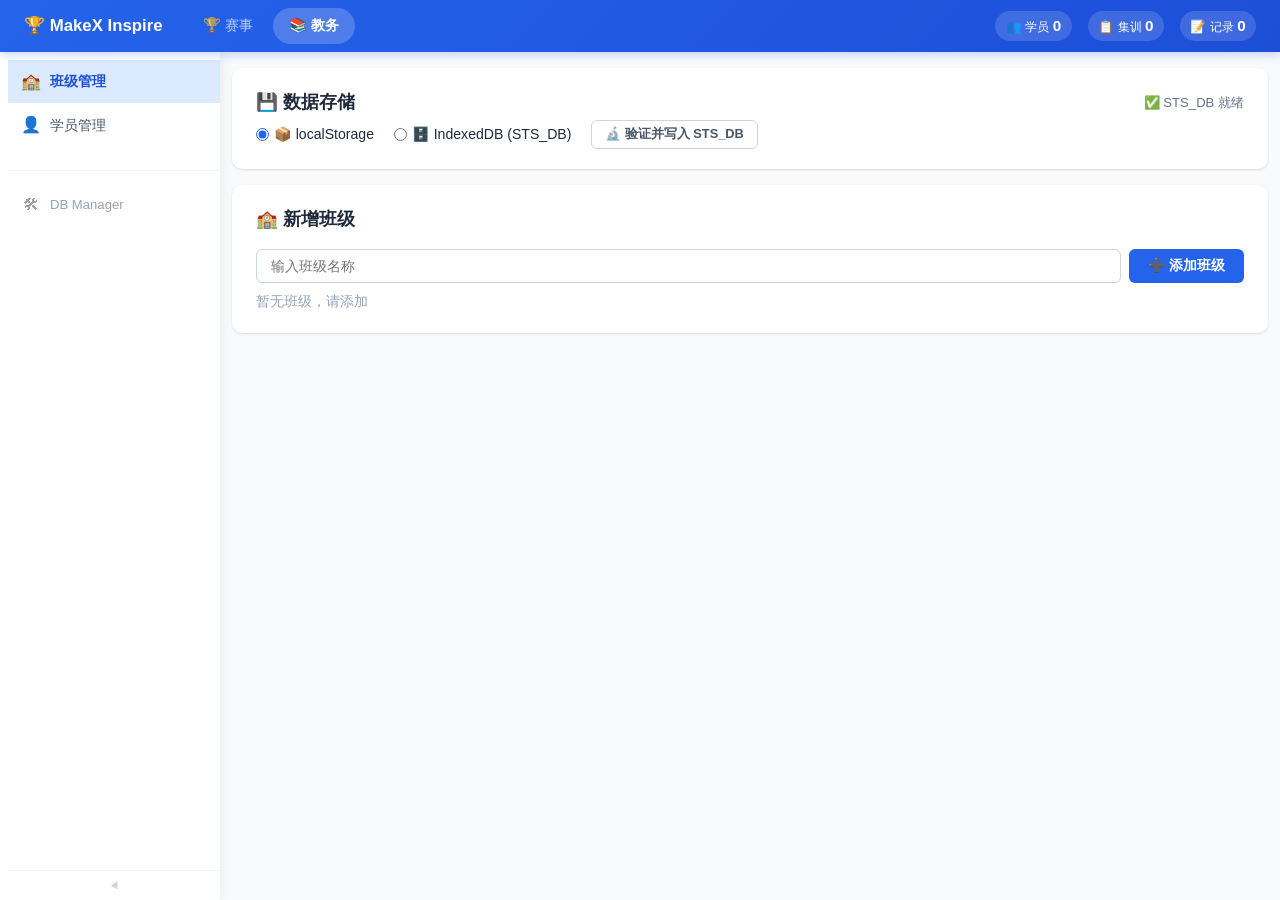
==== docs/admin.html @ 0d21ffca "refactor: move all frontend files into docs/ directory - All HTML/JS/CSS files moved under docs/ for" ====
<!doctype html>
<html lang="zh-CN">
<head>
    <meta charset="UTF-8" />
    <meta name="viewport" content="width=device-width, initial-scale=1.0" />
    <title>教务管理 - MakeX Inspire 成绩统计系统</title>
    <link rel="stylesheet" href="style.css" />
</head>
<body>
    <script src="shared.js"></script>
    <script src="shared_indexdb.js"></script>
    <script src="header.js"></script>

    <div class="container">
        <!-- ====== 存储引擎选择 ====== -->
        <div class="card" id="storageEngineCard" style="margin-bottom:1rem;">
            <div class="card-header" style="margin-bottom:0;">
                <span class="card-title">💾 数据存储</span>
                <span id="engineStatus" style="font-size:0.82rem;font-weight:400;color:var(--gray-500);">🔍 检测中...</span>
            </div>
            <div style="display:flex;align-items:center;gap:1.25rem;flex-wrap:wrap;padding-top:0.25rem;">
                <label style="display:inline-flex;align-items:center;gap:0.3rem;cursor:pointer;font-size:0.88rem;">
                    <input type="radio" name="storageEngine" value="ls" checked style="accent-color:var(--primary);">
                    📦 localStorage
                </label>
                <label style="display:inline-flex;align-items:center;gap:0.3rem;cursor:pointer;font-size:0.88rem;">
                    <input type="radio" name="storageEngine" value="idb" disabled style="accent-color:var(--primary);">
                    🗄️ IndexedDB (STS_DB)
                </label>
                <button class="btn btn-outline btn-sm" id="verifyIDBBtn">🔬 验证并写入 STS_DB</button>
                <button class="btn btn-outline btn-sm" id="switchToLSBtn" style="display:none;">🔙 切回 localStorage</button>
            </div>
            <div id="idbVerifyLog" style="margin-top:0.5rem;font-size:0.82rem;background:#f8fafc;padding:0.5rem 0.75rem;border-radius:6px;font-family:monospace;white-space:pre-wrap;display:none;line-height:1.6;"></div>
        </div>

        <!-- ====== 班级管理 ====== -->
        <div id="section-classes">
            <div class="card">
                <div class="card-header">
                    <span class="card-title">🏫 新增班级</span>
                </div>
                <div class="form-row">
                    <input type="text" id="groupNameInput" class="input-full" placeholder="输入班级名称" maxlength="20" autocomplete="off" />
                    <button class="btn btn-primary" id="addGroupBtn">➕ 添加班级</button>
                </div>
                <div id="groupList" style="margin-top:0.5rem;display:flex;flex-wrap:wrap;gap:0.4rem;">
                    <!-- Rendered by JS -->
                </div>
            </div>
        </div>

        <!-- ====== 学员管理 ====== -->
        <div id="section-students" style="display:none;">
            <div class="card">
                <div class="card-header">
                    <span class="card-title">👤 新增学员</span>
                </div>
                <div class="form-row">
                    <input type="text" id="studentNameInput" class="input-full" placeholder="输入学员姓名" maxlength="20" autocomplete="off" />
                    <button class="btn btn-primary" id="addStudentBtn">➕ 添加</button>
                </div>
            </div>
            <div class="card">
                <div class="card-header">
                    <span class="card-title">📋 全部学员 (<span id="studentCount">0</span>)</span>
                </div>
                <div id="studentList" class="student-list">
                    <!-- Rendered by JS -->
                </div>
            </div>
        </div>
    </div>

    <!-- ========== Modal: 编辑学员 ========== -->
    <div class="modal-overlay" id="editStudentModal">
        <div class="modal-box" style="max-width:400px;">
            <h3 id="editStudentModalTitle">✏️ 编辑学员</h3>
            <div class="form-group">
                <label>学员姓名</label>
                <input type="text" id="editStudentNameInput" class="input-full" maxlength="20" />
            </div>
            <div class="form-group">
                <label>所属班级</label>
                <select id="editStudentGroupSelect" style="width:100%;padding:0.5rem 0.85rem;border:1px solid var(--gray-300);border-radius:var(--radius-sm);font-size:0.9rem;background:#fff;color:var(--gray-800);">
                    <option value="">不分组</option>
                </select>
            </div>
            <div class="modal-actions">
                <button class="btn btn-outline" id="editStudentModalCancel">取消</button>
                <button class="btn btn-primary" id="editStudentModalConfirm">确认保存</button>
            </div>
        </div>
    </div>

    <!-- ========== Toast Container ========== -->
    <div class="toast-container" id="toastContainer"></div>

    <script>
    // =================================================================
    //  Admin App — 教务管理 (班级管理 + 学员管理)
    //  通过左侧栏菜单切换（班级管理→admin.html, 学员管理→admin.html?tab=students）
    // =================================================================
    const AdminApp = {
        _editStudentId: null,

        init() {
            Shared.loadData();
            this.showSection();
            this.bindEvents();
            this.render();
            this._checkIDBStatus();
        },

        generateId() { return Shared.generateId(); },
        toast(msg, type) { Shared.toast(msg, type); },
        escapeHtml(str) { return Shared.escapeHtml(str); },

        // 根据 URL 参数显示对应区域
        showSection() {
            const params = new URLSearchParams(window.location.search);
            const tab = params.get('tab');
            document.getElementById('section-classes').style.display = tab === 'students' ? 'none' : 'block';
            document.getElementById('section-students').style.display = tab === 'students' ? 'block' : 'none';
        },

        // ============ Group Operations ============
        addGroup(name) {
            name = name.trim();
            if (!name) { this.toast('请输入班级名称', 'warning'); return false; }
            if (Shared.data.classes.some((c) => c.name === name)) { this.toast(`班级"${name}"已存在`, 'warning'); return false; }
            const id = this.generateId();
            Shared.data.classes.push({ id, name });
            Shared.saveData();
            this.render();
            this.toast(`已添加班级"${name}"`);
            return true;
        },

        removeGroup(id) {
            const cls = Shared.data.classes.find((c) => c.id === id);
            if (!cls) return;
            if (!confirm(`确定要删除班级"${cls.name}"吗？\n（该班级下的学员将变为不分组）`)) return;
            Shared.data.classes = Shared.data.classes.filter((c) => c.id !== id);
            // 关闭该班级所有 active enrollment
            Shared.data.enrollments.forEach(e => {
                if (e.classId === id && e.status === 'active') {
                    e.leftAt = new Date().toISOString().slice(0, 10);
                    e.status = 'inactive';
                }
            });
            Shared.saveData();
            this.render();
            this.toast(`已删除班级"${cls.name}"`);
        },

        // ============ Student Operations ============
        addStudent(name) {
            name = name.trim();
            if (!name) { this.toast('请输入学员姓名', 'warning'); return false; }
            if (Shared.data.students.some((s) => s.name === name)) { this.toast(`学员"${name}"已存在`, 'warning'); return false; }
            Shared.data.students.push({ id: this.generateId(), name });
            Shared.saveData();
            this.render();
            this.toast(`已添加学员"${name}"`);
            return true;
        },

        openEditStudentModal(id) {
            const student = Shared.data.students.find((s) => s.id === id);
            if (!student) return;
            this._editStudentId = id;
            document.getElementById('editStudentNameInput').value = student.name;
            // 班级选择：显示所有班级，用 enrollment 判断是否选中
            const select = document.getElementById('editStudentGroupSelect');
            const currentEnroll = Shared.getCurrentEnrollment(id);
            select.innerHTML = '<option value="">不分组</option>' + Shared.data.classes.map((c) =>
                `<option value="${c.id}" ${currentEnroll && currentEnroll.classId === c.id ? 'selected' : ''}>${this.escapeHtml(c.name)}</option>`
            ).join('');
            document.getElementById('editStudentModalTitle').textContent = `✏️ 编辑学员 - ${this.escapeHtml(student.name)}`;
            document.getElementById('editStudentModal').classList.add('open');
            setTimeout(() => document.getElementById('editStudentNameInput').focus(), 100);
        },

        closeEditStudentModal() {
            document.getElementById('editStudentModal').classList.remove('open');
            this._editStudentId = null;
        },

        confirmEditStudent() {
            const id = this._editStudentId;
            if (!id) return;
            const student = Shared.data.students.find((s) => s.id === id);
            if (!student) return;
            const newName = document.getElementById('editStudentNameInput').value.trim();
            if (!newName) { this.toast('姓名不能为空', 'warning'); return; }
            if (newName !== student.name && Shared.data.students.some((s) => s.name === newName)) {
                this.toast(`学员"${newName}"已存在`, 'warning');
                return;
            }
            student.name = newName;
            // 班级变更：通过 enrollment 处理
            const newClassId = document.getElementById('editStudentGroupSelect').value;
            const currentEnroll = Shared.getCurrentEnrollment(id);
            if (newClassId) {
                if (!currentEnroll || currentEnroll.classId !== newClassId) {
                    Shared.createEnrollment(id, newClassId);
                }
            } else {
                // 选了不分组 → 关闭当前 enrollment
                if (currentEnroll) {
                    Shared.closeEnrollment(currentEnroll.id, 'inactive');
                }
            }
            Shared.saveData();
            this.closeEditStudentModal();
            this.render();
            this.toast(`已更新学员"${student.name}"`);
        },

        editStudent(id) { this.openEditStudentModal(id); },

        removeStudent(id) {
            const student = Shared.data.students.find((s) => s.id === id);
            if (!student) return;
            if (!confirm(`确定要移除学员"${student.name}"吗？\n（该学员在集训中的成绩记录将被保留）`)) return;
            // 关闭所有 active enrollment
            Shared.data.enrollments.forEach(e => {
                if (e.studentId === id && e.status === 'active') {
                    e.leftAt = new Date().toISOString().slice(0, 10);
                    e.status = 'inactive';
                }
            });
            Shared.data.students = Shared.data.students.filter((s) => s.id !== id);
            Shared.data.trainings.forEach((t) => {
                t.studentIds = t.studentIds.filter((sid) => sid !== id);
                t.mockCompetitions.forEach((m) => { delete m.scores[id]; });
            });
            Shared.saveData();
            this.render();
            this.toast(`已移除学员"${student.name}"`);
        },

        // ============ IDB / 存储引擎 ============
        async _checkIDBStatus() {
            const status = document.getElementById('engineStatus');
            const dbOk = await Shared._initIDB();
            const engine = Shared._getEngine();
            const idbRadio = document.querySelector('input[value="idb"]');
            const lsRadio = document.querySelector('input[value="ls"]');

            if (dbOk) {
                status.textContent = '✅ STS_DB 就绪';
                idbRadio.disabled = false;
            } else {
                status.textContent = '❌ IndexedDB 不可用，仅 localStorage';
                return;
            }

            // 恢复上次选择的引擎
            if (engine === 'idb') {
                idbRadio.checked = true;
                document.getElementById('switchToLSBtn').style.display = '';
                await Shared._overrideFromIDB();
                this.render();
                this.toast('🗄️ 数据源: IndexedDB (STS_DB)');
            } else {
                lsRadio.checked = true;
            }
        },

        // ============ Events Binding ============
        bindEvents() {
            document.getElementById('addGroupBtn').addEventListener('click', () => {
                const input = document.getElementById('groupNameInput');
                this.addGroup(input.value);
                input.value = '';
                input.focus();
            });
            document.getElementById('groupNameInput').addEventListener('keydown', (e) => {
                if (e.key === 'Enter') document.getElementById('addGroupBtn').click();
            });
            document.getElementById('addStudentBtn').addEventListener('click', () => {
                const nameInput = document.getElementById('studentNameInput');
                this.addStudent(nameInput.value);
                nameInput.value = '';
                nameInput.focus();
            });
            document.getElementById('studentNameInput').addEventListener('keydown', (e) => {
                if (e.key === 'Enter') document.getElementById('addStudentBtn').click();
            });
            document.getElementById('editStudentModalCancel').addEventListener('click', () => this.closeEditStudentModal());
            document.getElementById('editStudentModalConfirm').addEventListener('click', () => this.confirmEditStudent());
            document.getElementById('editStudentNameInput').addEventListener('keydown', (e) => {
                if (e.key === 'Enter') this.confirmEditStudent();
            });
            document.getElementById('editStudentModal').addEventListener('click', (e) => {
                if (e.target === e.currentTarget) this.closeEditStudentModal();
            });

            // === IDB 存储引擎事件 ===
            document.getElementById('verifyIDBBtn').addEventListener('click', async () => {
                const log = document.getElementById('idbVerifyLog');
                log.style.display = 'block';
                log.textContent = '⏳ 验证中...\n';

                const result = await Shared._verifyIDB();
                log.textContent = result.steps.join('\n');

                if (result.pass) {
                    log.textContent += '\n\n══════ ✅ 全部通过 — 可切换到 IndexedDB ══════';
                    const idbRadio = document.querySelector('input[value="idb"]');
                    idbRadio.disabled = false;
                    Shared.toast('✅ 验证通过，可切换到 STS_DB');
                } else {
                    log.textContent += '\n\n══════ ❌ 数据不一致 — 请勿切换 ══════';
                }
            });

            document.querySelectorAll('input[name="storageEngine"]').forEach(radio => {
                radio.addEventListener('change', async function () {
                    if (this.value === 'idb') {
                        Shared._setEngine('idb');
                        Shared.loadData();
                        await Shared._overrideFromIDB();
                        document.getElementById('switchToLSBtn').style.display = '';
                        AdminApp.render();
                        Shared.toast('🗄️ 已切换到 IndexedDB (STS_DB)');
                    } else {
                        Shared._setEngine('ls');
                        Shared.loadData();
                        document.getElementById('switchToLSBtn').style.display = 'none';
                        AdminApp.render();
                        Shared.toast('📦 已切换到 localStorage');
                    }
                });
            });

            document.getElementById('switchToLSBtn').addEventListener('click', () => {
                document.querySelector('input[value="ls"]').click();
            });
        },

        // ============ Render ============
        render() {
            try { this.renderGroups(); } catch (e) { console.warn('renderGroups error:', e); }
            try { this.renderStudents(); } catch (e) { console.warn('renderStudents error:', e); }
            if (window.updateHeaderStats) window.updateHeaderStats();
        },

        renderGroups() {
            const container = document.getElementById('groupList');
            const allClasses = Shared.data.classes;
            if (allClasses.length === 0) {
                container.innerHTML = '<span style="font-size:0.85rem;color:var(--gray-400);">暂无班级，请添加</span>';
                return;
            }
            container.innerHTML = allClasses.map((c) =>
                `<span style="display:inline-flex;align-items:center;gap:0.3rem;padding:0.25rem 0.7rem;background:var(--primary-bg);color:var(--primary);border-radius:16px;font-size:0.85rem;">
                    🏫 ${this.escapeHtml(c.name)}
                    <span class="del-group" data-group-id="${c.id}" style="cursor:pointer;color:var(--gray-400);font-size:0.8rem;" title="删除班级">✕</span>
                </span>`
            ).join('');
            container.querySelectorAll('.del-group').forEach((el) => {
                el.addEventListener('click', () => this.removeGroup(el.dataset.groupId));
            });
        },

        renderStudents() {
            const container = document.getElementById('studentList');
            document.getElementById('studentCount').textContent = Shared.data.students.length;
            if (Shared.data.students.length === 0) {
                container.innerHTML = '<div class="empty-state"><div class="icon">👤</div><p>暂无学员，请在上方添加</p></div>';
                return;
            }
            // Sort: grouped students first, then ungrouped
            const sorted = [...Shared.data.students].sort((a, b) => {
                const ga = Shared.getCurrentClassName(a.id);
                const gb = Shared.getCurrentClassName(b.id);
                if (ga && !gb) return -1;
                if (!ga && gb) return 1;
                if (ga !== gb) return ga.localeCompare(gb, 'zh');
                return a.name.localeCompare(b.name, 'zh');
            });
            let html = `<div style="overflow-x:auto;"><table class="score-table" style="font-size:0.85rem;">
                <thead><tr>
                    <th style="width:40px;text-align:center;">#</th>
                    <th style="text-align:left;">姓名</th>
                    <th style="text-align:left;">班级</th>
                    <th style="width:80px;text-align:center;">操作</th>
                </tr></thead><tbody>`;
            sorted.forEach((s, i) => {
                const gn = Shared.getCurrentClassName(s.id);
                const groupDisplay = gn
                    ? `<span class="edit-student-group" data-student-id="${s.id}" title="点击修改班级" style="cursor:pointer;color:var(--gray-600);border-bottom:1px dashed var(--gray-300);">🏫 ${this.escapeHtml(gn)}</span>`
                    : `<span class="edit-student-group" data-student-id="${s.id}" title="点击设置班级" style="cursor:pointer;color:var(--gray-400);border-bottom:1px dashed var(--gray-300);">—</span>`;
                html += `<tr>
                    <td style="text-align:center;color:var(--gray-400);">${i + 1}</td>
                    <td><strong>${this.escapeHtml(s.name)}</strong></td>
                    <td>${groupDisplay}</td>
                    <td style="text-align:center;white-space:nowrap;">
                        <button class="edit-student" data-student-id="${s.id}" title="编辑" style="background:none;border:none;cursor:pointer;color:var(--primary);font-size:0.8rem;padding:0.15rem 0.4rem;">✏️</button>
                        <button class="del" data-student-id="${s.id}" title="移除" style="background:none;border:none;cursor:pointer;color:var(--danger);font-size:0.8rem;padding:0.15rem 0.4rem;">🗑️</button>
                    </td>
                </tr>`;
            });
            html += '</tbody></table></div>';
            container.innerHTML = html;
            container.querySelectorAll('.del').forEach((el) => {
                el.addEventListener('click', () => this.removeStudent(el.dataset.studentId));
            });
            container.querySelectorAll('.edit-student').forEach((el) => {
                el.addEventListener('click', () => this.editStudent(el.dataset.studentId));
            });
            container.querySelectorAll('.edit-student-group').forEach((el) => {
                el.addEventListener('click', () => this.editStudent(el.dataset.studentId));
            });
        },
    };

    document.addEventListener('DOMContentLoaded', () => AdminApp.init());
    </script>
</body>
</html>
---- docs/style.css ----
﻿/* ========== Reset & Base ========== */
*,
*::before,
*::after {
    box-sizing: border-box;
    margin: 0;
    padding: 0;
}
:root {
    --primary: #2563eb;
    --primary-light: #3b82f6;
    --primary-dark: #1d4ed8;
    --primary-bg: #eff6ff;
    --accent: #f59e0b;
    --accent-light: #fbbf24;
    --success: #10b981;
    --danger: #ef4444;
    --danger-light: #fef2f2;
    --gray-50: #f8fafc;
    --gray-100: #f1f5f9;
    --gray-200: #e2e8f0;
    --gray-300: #cbd5e1;
    --gray-400: #94a3b8;
    --gray-500: #64748b;
    --gray-600: #475569;
    --gray-700: #334155;
    --gray-800: #1e293b;
    --gray-900: #0f172a;
    --radius: 10px;
    --radius-sm: 6px;
    --shadow:
        0 1px 3px rgba(0, 0, 0, 0.08), 0 1px 2px rgba(0, 0, 0, 0.06);
    --shadow-md: 0 4px 12px rgba(0, 0, 0, 0.1);
    --transition: 0.2s ease;
    --sidebar-width: 220px;
}
body {
    font-family:
        -apple-system, BlinkMacSystemFont, "Segoe UI", Roboto,
        "Noto Sans SC", "PingFang SC", "Microsoft YaHei", sans-serif;
    background: var(--gray-50);
    color: var(--gray-800);
    line-height: 1.6;
    min-height: 100vh;
}
input,
button,
select {
    font-family: inherit;
    font-size: inherit;
}
button {
    cursor: pointer;
    border: none;
    outline: none;
    transition: var(--transition);
}
input {
    outline: none;
    transition: var(--transition);
}

/* ========== Header ========== */
header {
    background: linear-gradient(
        135deg,
        var(--primary),
        var(--primary-dark)
    );
    color: #fff;
    padding: 0 1.5rem;
    display: flex;
    align-items: center;
    height: 52px;
    box-shadow: 0 2px 10px rgba(37, 99, 235, 0.3);
    position: sticky;
    top: 0;
    z-index: 100;
}
.header-inner {
    display: flex;
    align-items: center;
    gap: 1rem;
    width: 100%;
    max-width: 1400px;
    margin: 0 auto;
}
header .logo {
    font-size: 1.05rem;
    font-weight: 700;
    white-space: nowrap;
    color: #fff;
    display: flex;
    align-items: center;
    gap: 0.4rem;
    margin-right: 0.5rem;
}
.header-tabs {
    display: flex;
    gap: 0.25rem;
}
.header-tab {
    color: rgba(255, 255, 255, 0.7);
    text-decoration: none;
    font-size: 0.9rem;
    font-weight: 500;
    padding: 0.4rem 1rem;
    border-radius: 20px;
    transition: 0.2s ease;
    white-space: nowrap;
    cursor: pointer;
}
.header-tab:hover {
    color: #fff;
    background: rgba(255, 255, 255, 0.12);
}
.header-tab.active {
    color: #fff;
    background: rgba(255, 255, 255, 0.2);
    font-weight: 600;
}
.header-spacer {
    flex: 1;
}
.header-stats {
    display: flex;
    gap: 1rem;
    flex-wrap: wrap;
    font-size: 0.78rem;
}
.header-stats span {
    background: rgba(255, 255, 255, 0.15);
    padding: 0.2rem 0.65rem;
    border-radius: 20px;
    white-space: nowrap;
}
.header-stats span strong {
    font-size: 0.95rem;
}

/* ========== Layout: Sidebar + Main ========== */
.layout {
    display: flex;
    max-width: 1400px;
    margin: 0 auto;
    min-height: calc(100vh - 52px);
    position: relative;
}

/* ========== Sidebar ========== */
.sidebar {
    width: var(--sidebar-width);
    flex-shrink: 0;
    padding: 0.5rem 0 0 0.5rem;
    background: #fff;
    box-shadow: 2px 0 12px rgba(0,0,0,0.06);
    position: sticky;
    top: 52px;
    align-self: flex-start;
    height: calc(100vh - 52px);
    display: flex;
    flex-direction: column;
    overflow: hidden;
    transition: width 0.25s ease;
}
.sidebar.collapsed {
    width: 36px;
    box-shadow: 1px 0 6px rgba(0,0,0,0.06);
}
.sidebar.collapsed .sidebar-section-title,
.sidebar.collapsed .sidebar-item span:not(.icon),
.sidebar.collapsed .sidebar-item .sub-arrow,
.sidebar.collapsed .sidebar-subitem,
.sidebar.collapsed .sidebar-submenu {
    display: none;
}
.sidebar.collapsed .sidebar-item {
    justify-content: center;
    padding: 0.55rem 0;
    font-size: 0;
}
.sidebar.collapsed .sidebar-item .icon {
    font-size: 1rem;
    margin: 0;
}

/* ========== Sidebar Popover (collapsed mode) ========== */
.sidebar-popover {
    display: none;
    position: fixed;
    z-index: 99;
    background: #fff;
    border-radius: var(--radius);
    box-shadow: 0 4px 16px rgba(0,0,0,0.12);
    padding: 0.5rem 0;
    min-width: 160px;
    max-width: 220px;
    max-height: 60vh;
    overflow-y: auto;
    animation: fadeIn 0.15s ease;
}
.sidebar-popover.open {
    display: block;
}
.sidebar-popover .popover-header {
    font-size: 0.75rem;
    font-weight: 700;
    color: var(--gray-400);
    padding: 0.25rem 0.75rem 0.35rem;
    border-bottom: 1px solid var(--gray-100);
    margin-bottom: 0.25rem;
    text-transform: uppercase;
    letter-spacing: 0.03em;
}
.sidebar-popover .popover-item {
    display: flex;
    align-items: center;
    gap: 0.4rem;
    padding: 0.45rem 0.75rem;
    font-size: 0.85rem;
    color: var(--gray-600);
    text-decoration: none;
    cursor: pointer;
    transition: var(--transition);
    white-space: nowrap;
}
.sidebar-popover .popover-item:hover {
    background: var(--gray-50);
    color: var(--gray-800);
}
.sidebar-popover .popover-item.active {
    color: var(--primary);
    font-weight: 600;
    background: var(--primary-bg);
}

/* ========== Sidebar Footer (collapse button) ========== */
.sidebar-footer {
    flex-shrink: 0;
    position: sticky;
    bottom: 0;
    padding: 0.25rem 0;
    border-top: 1px solid var(--gray-100);
    background: #fff;
}
.sidebar-menu {
    flex: 1;
    overflow-y: auto;
    min-height: 0;
    list-style: none;
    padding: 0;
    margin: 0;
}
.sidebar-footer .sidebar-collapse-btn {
    flex-direction: row-reverse;
}
.sidebar-collapse-btn {
    display: flex;
    align-items: center;
    justify-content: center;
    width: 100%;
    padding: 0.35rem 0;
    background: none;
    border: none;
    color: var(--gray-300);
    cursor: pointer;
    font-size: 0.6rem;
    transition: var(--transition);
    line-height: 1;
}
.sidebar-collapse-btn:hover {
    color: var(--gray-500);
}
.sidebar.collapsed .sidebar-footer {
    border-top: none;
}

.sidebar-section-title {
    font-size: 0.7rem;
    font-weight: 700;
    text-transform: uppercase;
    letter-spacing: 0.05em;
    color: var(--gray-400);
    padding: 0.5rem 0.75rem 0.3rem;
}

.sidebar-item {
    display: flex;
    align-items: center;
    gap: 0.5rem;
    padding: 0.55rem 0.4rem 0.55rem 0.75rem;
    border-radius: 0;
    font-size: 0.88rem;
    font-weight: 500;
    color: var(--gray-600);
    text-decoration: none;
    transition: var(--transition);
    cursor: pointer;
    white-space: nowrap;
}
.sidebar-item:hover {
    background: var(--gray-200);
    color: var(--gray-800);
}
.sidebar-item.active {
    background: #dbeafe;
    color: var(--primary-dark);
    font-weight: 700;
}
.sidebar-item .icon {
    font-size: 1rem;
    width: 22px;
    text-align: center;
    flex-shrink: 0;
}
.sidebar-toggle {
    display: none;
    background: none;
    border: none;
    color: #fff;
    font-size: 1.3rem;
    cursor: pointer;
    padding: 0.2rem;
    line-height: 1;
}

/* ========== Sidebar Sub-menu ========== */
.sidebar-item.has-sub {
    position: relative;
}
.sidebar-item .sub-arrow {
    margin-left: auto;
    font-size: 0.6rem;
    transition: transform 0.2s ease;
    color: var(--gray-400);
}
.sidebar-item .sub-arrow.open {
    transform: rotate(90deg);
}
.sidebar-submenu {
    overflow: hidden;
    max-height: 0;
    transition: max-height 0.3s ease;
    padding-left: 0.5rem;
}
.sidebar-submenu.open {
    max-height: 1000px;
}
.sidebar-subitem {
    display: flex;
    align-items: center;
    gap: 0.4rem;
    padding: 0.4rem 0.75rem 0.4rem 2.2rem;
    border-radius: var(--radius-sm);
    font-size: 0.82rem;
    font-weight: 400;
    color: var(--gray-500);
    text-decoration: none;
    transition: var(--transition);
    cursor: pointer;
    white-space: nowrap;
}
.sidebar-subitem:hover {
    background: var(--gray-100);
    color: var(--gray-700);
}
.sidebar-subitem.active {
    color: var(--primary);
    font-weight: 600;
    background: var(--primary-bg);
}
.sidebar-subitem .sub-icon {
    font-size: 0.75rem;
    flex-shrink: 0;
    opacity: 0.6;
}
.sidebar-add-btn {
    font-weight: 600 !important;
    color: var(--primary) !important;
    border: 1px dashed var(--primary);
    margin-bottom: 0.3rem;
    padding-top: 0.35rem !important;
    padding-bottom: 0.35rem !important;
    border-radius: 6px;
}
.sidebar-add-btn:hover {
    background: var(--primary-bg) !important;
    border-style: solid;
}

/* ========== Main Content ========== */
.main-content {
    flex: 1;
    min-width: 0;
    padding: 1rem 0.75rem 0;
    overflow: auto;
    max-height: calc(100vh - 52px);
}
.main-content .container {
    max-width: none;
    margin: 0;
    padding: 0;
}

/* ========== Sidebar overlay (mobile) ========== */
.sidebar-overlay {
    display: none;
    position: fixed;
    inset: 0;
    background: rgba(0, 0, 0, 0.35);
    z-index: 98;
}

/* ========== Tabs (page-internal) ========== */
.tabs {
    display: flex;
    gap: 0;
    background: #fff;
    border-bottom: 2px solid var(--gray-200);
    margin-bottom: 1.5rem;
    border-radius: var(--radius) var(--radius) 0 0;
    box-shadow: var(--shadow);
}
.tab-btn {
    padding: 0.85rem 2rem;
    font-size: 0.95rem;
    font-weight: 600;
    background: transparent;
    color: var(--gray-500);
    border-bottom: 3px solid transparent;
    margin-bottom: -2px;
    transition: var(--transition);
}
.tab-btn:hover {
    color: var(--primary);
    background: var(--primary-bg);
}
.tab-btn.active {
    color: var(--primary);
    border-bottom-color: var(--primary);
    background: var(--primary-bg);
}
.tab-content {
    display: none;
    animation: fadeIn 0.25s ease;
}
.tab-content.active {
    display: block;
}
@keyframes fadeIn {
    from {
        opacity: 0;
        transform: translateY(6px);
    }
    to {
        opacity: 1;
        transform: translateY(0);
    }
}

/* ========== Cards ========== */
.card {
    background: #fff;
    border-radius: var(--radius);
    box-shadow: var(--shadow);
    padding: 1.25rem 1.5rem;
    margin-bottom: 1rem;
}
.card-header {
    display: flex;
    align-items: center;
    justify-content: space-between;
    margin-bottom: 1rem;
    flex-wrap: wrap;
    gap: 0.5rem;
}
.card-title {
    font-size: 1.1rem;
    font-weight: 700;
    color: var(--gray-800);
}
.card-subtitle {
    font-size: 0.85rem;
    color: var(--gray-500);
}

/* ========== Buttons ========== */
.btn {
    display: inline-flex;
    align-items: center;
    gap: 0.4rem;
    padding: 0.5rem 1.2rem;
    border-radius: var(--radius-sm);
    font-size: 0.875rem;
    font-weight: 600;
    transition: var(--transition);
}
.btn-primary {
    background: var(--primary);
    color: #fff;
}
.btn-primary:hover {
    background: var(--primary-dark);
    box-shadow: var(--shadow-md);
}
.btn-accent {
    background: var(--accent);
    color: #fff;
}
.btn-accent:hover {
    background: #d97706;
    box-shadow: var(--shadow-md);
}
.btn-danger {
    background: var(--danger);
    color: #fff;
}
.btn-danger:hover {
    background: #dc2626;
}
.btn-outline {
    background: transparent;
    color: var(--gray-600);
    border: 1px solid var(--gray-300);
}
.btn-outline:hover {
    background: var(--gray-100);
    border-color: var(--gray-400);
}
.btn-sm {
    padding: 0.3rem 0.8rem;
    font-size: 0.8rem;
}
.btn-xs {
    padding: 0.2rem 0.5rem;
    font-size: 0.75rem;
}

/* ========== Form ========== */
.form-group {
    margin-bottom: 0.75rem;
}
.form-group label {
    display: block;
    font-size: 0.85rem;
    font-weight: 600;
    color: var(--gray-700);
    margin-bottom: 0.3rem;
}
.form-row {
    display: flex;
    gap: 0.5rem;
    align-items: center;
    flex-wrap: wrap;
}
.form-row .form-group {
    margin-bottom: 0;
}
input[type="text"],
input[type="number"],
input[type="date"] {
    padding: 0.5rem 0.85rem;
    border: 1px solid var(--gray-300);
    border-radius: var(--radius-sm);
    font-size: 0.9rem;
    background: #fff;
    color: var(--gray-800);
}
input[type="text"]:focus,
input[type="number"]:focus,
input[type="date"]:focus {
    border-color: var(--primary);
    box-shadow: 0 0 0 3px rgba(37, 99, 235, 0.15);
}
input[type="number"] {
    width: 80px;
}
input[type="text"].input-full {
    flex: 1;
    min-width: 120px;
}
select {
    padding: 0.5rem 0.6rem;
    border: 1px solid var(--gray-300);
    border-radius: var(--radius-sm);
    font-size: 0.9rem;
    background: #fff;
    color: var(--gray-800);
    cursor: pointer;
    font-family: inherit;
}
select:focus {
    border-color: var(--primary);
    box-shadow: 0 0 0 3px rgba(37, 99, 235, 0.15);
}

/* ========== Student Tags ========== */
.student-tags {
    display: flex;
    flex-wrap: wrap;
    gap: 0.5rem;
    margin: 0.5rem 0;
}
.student-tag {
    display: inline-flex;
    align-items: center;
    gap: 0.3rem;
    background: var(--primary-bg);
    color: var(--primary);
    padding: 0.25rem 0.7rem;
    border-radius: 20px;
    font-size: 0.85rem;
    font-weight: 500;
}
.student-tag .remove {
    cursor: pointer;
    font-size: 1rem;
    line-height: 1;
    color: var(--gray-400);
    transition: var(--transition);
}
.student-tag .remove:hover {
    color: var(--danger);
}

/* ========== Student List ========== */
.student-list {
    margin-top: 0.5rem;
}

/* ========== Training List ========== */
.training-list {
    display: flex;
    flex-wrap: wrap;
    gap: 0.75rem;
    margin-bottom: 1rem;
}
.training-card {
    border: 2px solid var(--gray-200);
    border-radius: var(--radius);
    background: #fff;
    padding: 1rem 1.25rem;
    cursor: pointer;
    transition: var(--transition);
    min-width: 160px;
    flex: 1 1 180px;
    max-width: 240px;
    position: relative;
    display: flex;
    flex-direction: column;
}
.training-card:hover {
    border-color: var(--primary-light);
    box-shadow: var(--shadow-md);
}
.training-card.selected {
    border-color: var(--primary);
    box-shadow: 0 0 0 3px rgba(37, 99, 235, 0.15);
}
.training-card .card-del {
    position: absolute;
    top: 0.4rem;
    right: 0.4rem;
    cursor: pointer;
    color: var(--gray-400);
    font-size: 1rem;
    line-height: 1;
    padding: 0.2rem;
    transition: var(--transition);
}
.training-card .card-del:hover {
    color: var(--danger);
}
.training-card .card-name {
    font-weight: 700;
    font-size: 1rem;
    margin-bottom: 0.25rem;
    padding-right: 1.2rem;
}
.training-card .card-stats {
    font-size: 0.8rem;
    color: var(--gray-500);
    line-height: 1.6;
}
.training-card .card-stats span {
    display: inline-flex;
    align-items: center;
    gap: 0.2rem;
}
.training-detail {
    border: 1px solid var(--gray-200);
    border-radius: var(--radius);
    background: #fff;
    padding: 1.25rem;
    margin-top: 0.5rem;
}
.training-students {
    display: flex;
    flex-wrap: wrap;
    gap: 0.4rem;
    margin: 0.75rem 0;
}
.training-students .badge {
    background: var(--primary-bg);
    color: var(--primary);
    padding: 0.15rem 0.6rem;
    border-radius: 12px;
    font-size: 0.8rem;
}

/* ========== Mock Competition ========== */
.mock-list {
    display: flex;
    flex-direction: column;
    gap: 0.75rem;
    margin: 0.75rem 0;
}
.mock-card {
    background: var(--gray-50);
    border: 1px solid var(--gray-200);
    border-radius: var(--radius-sm);
    padding: 0.85rem 1rem;
}
.mock-header {
    display: flex;
    align-items: center;
    justify-content: space-between;
    margin-bottom: 0.5rem;
    flex-wrap: wrap;
    gap: 0.4rem;
}
.mock-title {
    font-weight: 600;
    font-size: 0.9rem;
}
.mock-title small {
    font-weight: 400;
    color: var(--gray-500);
    margin-left: 0.5rem;
}

/* ========== Score Table ========== */
.score-table {
    width: 100%;
    border-collapse: collapse;
    font-size: 0.85rem;
}
.score-table th {
    text-align: left;
    padding: 0.4rem 0.5rem;
    font-weight: 600;
    color: var(--gray-600);
    border-bottom: 2px solid var(--gray-200);
}
.score-table td {
    padding: 0.35rem 0.5rem;
    border-bottom: 1px solid var(--gray-100);
    vertical-align: middle;
}
.score-table tr:last-child td {
    border-bottom: none;
}
.score-table thead {
    position: sticky;
    top: 0;
    z-index: 10;
    background: #f1f5f9;
}
.score-table thead th {
    background: #f1f5f9;
    border-bottom: 2px solid var(--gray-300);
    padding: 0.55rem 0.5rem;
    font-size: 0.8rem;
    font-weight: 700;
    color: var(--gray-700);
}
.score-table-wrap {
    max-width: 100%;
}
.score-input {
    width: 70px;
    padding: 0.25rem 0.5rem;
    border: 1px solid var(--gray-300);
    border-radius: 4px;
    font-size: 0.85rem;
    text-align: center;
    appearance: textfield;
    -moz-appearance: textfield;
}
.score-input::-webkit-outer-spin-button,
.score-input::-webkit-inner-spin-button {
    -webkit-appearance: none;
    margin: 0;
    appearance: none;
}
.score-input:focus,
.time-input:focus {
    border-color: var(--primary);
    box-shadow: 0 0 0 2px rgba(37, 99, 235, 0.15);
}
.time-input {
    width: 90px;
    padding: 0.25rem 0.5rem;
    border: 1px solid var(--gray-300);
    border-radius: 4px;
    font-size: 0.85rem;
    text-align: center;
    appearance: textfield;
    -moz-appearance: textfield;
}
.time-input::-webkit-outer-spin-button,
.time-input::-webkit-inner-spin-button {
    -webkit-appearance: none;
    margin: 0;
    appearance: none;
}
.time-input:focus {
    border-color: var(--primary);
    box-shadow: 0 0 0 2px rgba(37, 99, 235, 0.15);
}
.rank-badge {
    display: inline-block;
    width: 24px;
    height: 24px;
    line-height: 24px;
    text-align: center;
    border-radius: 50%;
    font-size: 0.75rem;
    font-weight: 700;
}
.rank-1 {
    background: #fef3c7;
    color: #92400e;
}
.rank-2 {
    background: #e5e7eb;
    color: #374151;
}
.rank-3 {
    background: #fde68a;
    color: #92400e;
}

/* ========== Stats ========== */
.stats-grid {
    display: grid;
    grid-template-columns: 1fr 1fr;
    gap: 1rem;
}
.stat-card {
    background: #fff;
    border-radius: var(--radius);
    box-shadow: var(--shadow);
    padding: 1.25rem;
}
.stat-card.full {
    grid-column: 1 / -1;
}
.stat-value {
    font-size: 2rem;
    font-weight: 800;
    color: var(--primary);
}
.stat-label {
    font-size: 0.85rem;
    color: var(--gray-500);
}
.ranking-table {
    width: 100%;
    border-collapse: collapse;
    font-size: 0.9rem;
}
.ranking-table th {
    text-align: left;
    padding: 0.6rem 0.5rem;
    font-weight: 600;
    color: var(--gray-600);
    border-bottom: 2px solid var(--gray-200);
    white-space: nowrap;
}
.ranking-table td {
    padding: 0.55rem 0.5rem;
    border-bottom: 1px solid var(--gray-100);
}
.ranking-table tr:hover td {
    background: var(--gray-50);
}
.medal {
    font-size: 1.2rem;
}
.score-bar {
    height: 6px;
    background: var(--gray-200);
    border-radius: 3px;
    overflow: hidden;
    min-width: 80px;
}
.score-bar-fill {
    height: 100%;
    border-radius: 3px;
    background: linear-gradient(
        90deg,
        var(--primary-light),
        var(--primary)
    );
    transition: width 0.4s ease;
}

/* ========== Modal ========== */
.modal-overlay {
    display: none;
    position: fixed;
    inset: 0;
    background: rgba(0, 0, 0, 0.4);
    z-index: 1000;
    justify-content: center;
    align-items: center;
    padding: 1rem;
}
.modal-overlay.open {
    display: flex;
}
.modal-box {
    background: #fff;
    border-radius: var(--radius);
    box-shadow: var(--shadow-md);
    padding: 1.5rem 2rem;
    max-width: 520px;
    width: 100%;
    max-height: 80vh;
    overflow-y: auto;
    animation: fadeIn 0.2s ease;
}
.modal-box h3 {
    margin-bottom: 1rem;
    font-size: 1.15rem;
}
.modal-actions {
    display: flex;
    justify-content: flex-end;
    gap: 0.5rem;
    margin-top: 1.25rem;
}

/* ========== Checkbox Grid ========== */
.checkbox-grid {
    display: flex;
    flex-wrap: wrap;
    gap: 0.5rem;
    margin: 0.5rem 0;
}
.checkbox-grid label {
    display: flex;
    align-items: center;
    gap: 0.3rem;
    padding: 0.3rem 0.8rem;
    background: var(--gray-100);
    border-radius: 20px;
    font-size: 0.9rem;
    cursor: pointer;
    transition: var(--transition);
}
.checkbox-grid label:hover {
    background: var(--primary-bg);
}
.checkbox-grid label:has(input:checked) {
    background: var(--primary-bg);
    border: 1px solid var(--primary-light);
}

/* ========== Student Picker (Dual List) ========== */
.student-picker {
    display: flex;
    gap: 0;
    border: 1px solid var(--gray-200);
    border-radius: var(--radius-sm);
    overflow: hidden;
    background: #fff;
    min-height: 240px;
}
.student-picker-col {
    flex: 1;
    display: flex;
    flex-direction: column;
    min-width: 0;
}
.student-picker-divider {
    width: 1px;
    background: var(--gray-200);
    flex-shrink: 0;
}
.student-picker-header {
    display: flex;
    align-items: center;
    justify-content: space-between;
    padding: 0.45rem 0.65rem;
    background: var(--gray-50);
    border-bottom: 1px solid var(--gray-200);
    font-size: 0.82rem;
    font-weight: 600;
    color: var(--gray-600);
    gap: 0.5rem;
}
.student-picker-count {
    font-size: 0.75rem;
    font-weight: 400;
    color: var(--gray-400);
}
.student-picker-filter {
    padding: 0.2rem 0.4rem;
    border: 1px solid var(--gray-300);
    border-radius: 4px;
    font-size: 0.78rem;
    background: #fff;
    color: var(--gray-800);
    max-width: 130px;
}
.student-picker-list {
    flex: 1;
    overflow-y: auto;
    padding: 0.3rem;
    min-height: 180px;
    max-height: 260px;
}
.student-picker-item {
    display: flex;
    align-items: center;
    gap: 0.4rem;
    padding: 0.35rem 0.55rem;
    border-radius: 4px;
    font-size: 0.85rem;
    cursor: pointer;
    transition: background 0.12s;
    user-select: none;
}
.student-picker-item:hover {
    background: var(--gray-100);
}
.student-picker-item.is-selected {
    background: var(--primary-bg);
}
.student-picker-item.is-selected:hover {
    background: #dbeafe;
}
.student-picker-item.is-selected .picker-item-name {
    font-weight: 600;
    color: var(--primary);
}
.student-picker-item.is-selected .picker-item-action {
    color: var(--danger);
}
.student-picker-item .picker-item-name {
    flex: 1;
    min-width: 0;
    overflow: hidden;
    text-overflow: ellipsis;
    white-space: nowrap;
}
.student-picker-item .picker-item-group {
    font-size: 0.7rem;
    color: var(--gray-400);
    flex-shrink: 0;
}
.student-picker-item .picker-item-action {
    flex-shrink: 0;
    font-size: 0.85rem;
    color: var(--gray-400);
    transition: color 0.12s;
}
.student-picker-item:hover .picker-item-action {
    color: var(--primary);
}
.student-picker-empty {
    display: flex;
    align-items: center;
    justify-content: center;
    height: 100%;
    min-height: 160px;
    color: var(--gray-300);
    font-size: 0.85rem;
}

/* ========== Toast ========== */
.toast-container {
    position: fixed;
    top: 1rem;
    right: 1rem;
    z-index: 2000;
    display: flex;
    flex-direction: column;
    gap: 0.5rem;
}
.toast {
    background: var(--gray-800);
    color: #fff;
    padding: 0.65rem 1.2rem;
    border-radius: var(--radius-sm);
    font-size: 0.875rem;
    box-shadow: var(--shadow-md);
    animation: slideIn 0.25s ease;
    max-width: 320px;
}
.toast.success {
    background: var(--success);
}
.toast.error {
    background: var(--danger);
}
.toast.warning {
    background: var(--accent);
}
@keyframes slideIn {
    from {
        opacity: 0;
        transform: translateX(40px);
    }
    to {
        opacity: 1;
        transform: translateX(0);
    }
}

/* ========== Empty State ========== */
.empty-state {
    text-align: center;
    padding: 2rem 1rem;
    color: var(--gray-400);
}
.empty-state .icon {
    font-size: 2.5rem;
    margin-bottom: 0.5rem;
}
.empty-state p {
    font-size: 0.9rem;
}

/* ========== Type Badge (tasks) ========== */
.type-badge {
    display: inline-flex;
    font-size: 0.72rem;
    padding: 0.12rem 0.5rem;
    border-radius: 10px;
    font-weight: 600;
}
.type-basic {
    background: #dbeafe;
    color: #1d4ed8;
}
.type-challenge {
    background: #fef3c7;
    color: #92400e;
}

/* ========== Task Group ========== */
.task-group {
    margin-bottom: 0.75rem;
}
.task-group:last-child {
    margin-bottom: 0;
}
.task-group-header {
    font-size: 0.85rem;
    font-weight: 700;
    color: var(--gray-600);
    padding: 0.4rem 0.6rem;
    background: var(--gray-50);
    border-radius: var(--radius-sm);
    margin-bottom: 0.25rem;
    display: flex;
    align-items: center;
    gap: 0.4rem;
}
.task-group-count {
    font-weight: 400;
    color: var(--gray-400);
    font-size: 0.8rem;
    margin-left: auto;
}
.task-list {
    display: flex;
    flex-direction: column;
    gap: 0.25rem;
}
.task-item {
    display: flex;
    align-items: center;
    justify-content: space-between;
    padding: 0.6rem 0.8rem;
    border-bottom: 1px solid var(--gray-100);
}
.task-item:last-child {
    border-bottom: none;
}
.task-name {
    font-size: 0.95rem;
    font-weight: 500;
    display: flex;
    align-items: center;
    gap: 0.5rem;
}
.task-locked {
    font-size: 0.75rem;
    color: var(--gray-400);
    display: inline-flex;
    align-items: center;
    gap: 0.3rem;
}

/* ========== Responsive ========== */
@media (max-width: 768px) {
    header {
        padding: 0 1rem;
    }
    .header-stats {
        display: none;
    }
    .sidebar-toggle {
        display: block;
    }
    .sidebar-subitem {
        padding: 0.35rem 0.75rem 0.35rem 2rem;
        font-size: 0.8rem;
    }
    .sidebar {
        position: fixed;
        top: 52px;
        left: -260px;
        width: 240px;
        height: calc(100vh - 52px);
        background: #fff;
        box-shadow: 2px 0 12px rgba(0, 0, 0, 0.1);
        z-index: 99;
        padding: 0.75rem 0.5rem;
        transition: left 0.25s ease;
        max-height: none;
    }
    .sidebar.open {
        left: 0;
    }
    .sidebar-overlay.open {
        display: block;
    }
    .layout {
        flex-direction: column;
        padding-top: 0.75rem;
    }
    .main-content {
        padding: 0 1rem;
    }
    .tab-btn {
        padding: 0.7rem 1.2rem;
        font-size: 0.85rem;
        white-space: nowrap;
    }
    .stats-grid {
        grid-template-columns: 1fr;
    }
    .card {
        padding: 1rem;
    }
    header .logo {
        font-size: 0.95rem;
    }
    .header-tab {
        font-size: 0.82rem;
        padding: 0.3rem 0.7rem;
    }
}
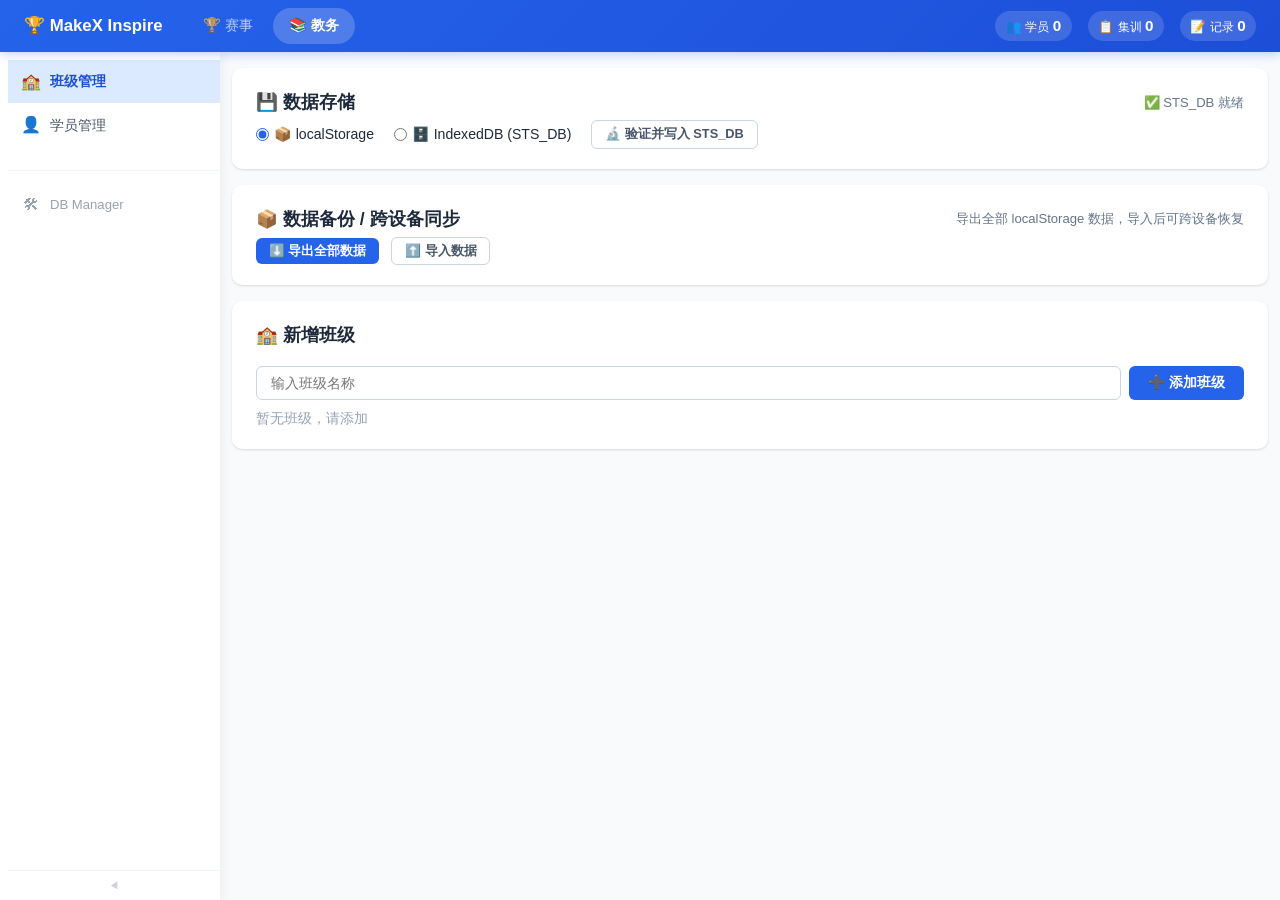
==== commit 126c720b: "feat(admin): add localStorage backup export/import Add a data backup / cross-device sync card to the" ====
--- a/docs/admin.html
+++ b/docs/admin.html
@@ -33,6 +33,19 @@
             <div id="idbVerifyLog" style="margin-top:0.5rem;font-size:0.82rem;background:#f8fafc;padding:0.5rem 0.75rem;border-radius:6px;font-family:monospace;white-space:pre-wrap;display:none;line-height:1.6;"></div>
         </div>
 
+        <!-- ====== 数据备份 / 跨设备同步 ====== -->
+        <div class="card" id="backupCard" style="margin-bottom:1rem;">
+            <div class="card-header" style="margin-bottom:0;">
+                <span class="card-title">📦 数据备份 / 跨设备同步</span>
+                <span style="font-size:0.82rem;font-weight:400;color:var(--gray-500);">导出全部 localStorage 数据，导入后可跨设备恢复</span>
+            </div>
+            <div style="display:flex;align-items:center;gap:0.75rem;flex-wrap:wrap;padding-top:0.25rem;">
+                <button class="btn btn-primary btn-sm" id="exportDataBtn">⬇️ 导出全部数据</button>
+                <button class="btn btn-outline btn-sm" id="importDataBtn">⬆️ 导入数据</button>
+                <input type="file" id="importFileInput" accept=".json,application/json" style="display:none;" />
+            </div>
+        </div>
+
         <!-- ====== 班级管理 ====== -->
         <div id="section-classes">
             <div class="card">
@@ -92,6 +105,30 @@
         </div>
     </div>
 
+    <!-- ========== Modal: 导入数据 ========== -->
+    <div class="modal-overlay" id="importModal">
+        <div class="modal-box" style="max-width:480px;">
+            <h3>⬆️ 导入数据</h3>
+            <div id="importPreviewInfo" style="font-size:0.85rem;color:var(--gray-600);margin-bottom:0.5rem;white-space:pre-wrap;line-height:1.6;"></div>
+            <div id="importKeyList" style="max-height:160px;overflow-y:auto;font-size:0.8rem;background:#f8fafc;padding:0.5rem 0.75rem;border-radius:6px;font-family:monospace;white-space:pre-wrap;line-height:1.6;margin-bottom:0.75rem;"></div>
+            <div class="form-group">
+                <label>导入方式</label>
+                <label style="display:inline-flex;align-items:center;gap:0.3rem;cursor:pointer;font-size:0.88rem;margin-right:1rem;">
+                    <input type="radio" name="importMode" value="overwrite" checked style="accent-color:var(--primary);">
+                    整体覆盖（先清空再写入）
+                </label>
+                <label style="display:inline-flex;align-items:center;gap:0.3rem;cursor:pointer;font-size:0.88rem;">
+                    <input type="radio" name="importMode" value="merge" style="accent-color:var(--primary);">
+                    合并写入（保留其他数据）
+                </label>
+            </div>
+            <div class="modal-actions">
+                <button class="btn btn-outline" id="importModalCancel">取消</button>
+                <button class="btn btn-primary" id="importModalConfirm">确认导入</button>
+            </div>
+        </div>
+    </div>
+
     <!-- ========== Toast Container ========== -->
     <div class="toast-container" id="toastContainer"></div>
 
@@ -102,6 +139,7 @@
     // =================================================================
     const AdminApp = {
         _editStudentId: null,
+        _pendingImport: null,
 
         init() {
             Shared.loadData();
@@ -238,6 +276,92 @@
             Shared.saveData();
             this.render();
             this.toast(`已移除学员"${student.name}"`);
+        },
+
+        // ============ 数据备份 / 跨设备同步 ============
+        // 导出 localStorage 全部键为 JSON 文件
+        exportAllData() {
+            try {
+                const keys = {};
+                let totalBytes = 0;
+                for (let i = 0; i < localStorage.length; i++) {
+                    const key = localStorage.key(i);
+                    const value = localStorage.getItem(key);
+                    keys[key] = value;
+                    totalBytes += (key.length + (value ? value.length : 0)) * 2; // UTF-16 近似字节
+                }
+                const payload = {
+                    app: 'insTools',
+                    type: 'localstorage-backup',
+                    formatVersion: 1,
+                    exportedAt: new Date().toISOString(),
+                    keyCount: Object.keys(keys).length,
+                    keys,
+                };
+                const blob = new Blob([JSON.stringify(payload, null, 2)], { type: 'application/json' });
+                const url = URL.createObjectURL(blob);
+                const a = document.createElement('a');
+                a.href = url;
+                a.download = `insTools_backup_${new Date().toISOString().slice(0, 10)}.json`;
+                document.body.appendChild(a);
+                a.click();
+                document.body.removeChild(a);
+                URL.revokeObjectURL(url);
+                this.toast(`✅ 已导出 ${payload.keyCount} 个键，约 ${(totalBytes / 1024).toFixed(1)} KB`);
+            } catch (e) {
+                console.warn('exportAllData error:', e);
+                this.toast('导出失败', 'warning');
+            }
+        },
+
+        // 解析并预览导入文件
+        async handleImportFile(file) {
+            if (!file) return;
+            try {
+                const text = await file.text();
+                const payload = JSON.parse(text);
+                if (!payload || typeof payload !== 'object' || !payload.keys || typeof payload.keys !== 'object') {
+                    this.toast('文件格式不正确：缺少 keys 字段', 'warning');
+                    return;
+                }
+                this._pendingImport = payload;
+                const keyNames = Object.keys(payload.keys);
+                const totalBytes = keyNames.reduce((s, k) => s + (k.length + (payload.keys[k] ? payload.keys[k].length : 0)) * 2, 0);
+                const timeStr = payload.exportedAt ? new Date(payload.exportedAt).toLocaleString() : '未知';
+                let info = `📄 ${file.name}\n导出时间：${timeStr}\n键数量：${keyNames.length}　数据量：${(totalBytes / 1024).toFixed(1)} KB`;
+                if (payload.keys.sts_storage_mode === 'idb') {
+                    info += '\n⚠️ 源设备处于 IndexedDB 模式，本次备份不含 STS_DB 数据；建议在源设备切回 localStorage 后重新导出';
+                }
+                document.getElementById('importPreviewInfo').textContent = info;
+                document.getElementById('importKeyList').textContent = keyNames.join('\n');
+                document.getElementById('importModal').classList.add('open');
+            } catch (e) {
+                console.warn('handleImportFile error:', e);
+                this.toast('导入文件解析失败：不是有效的 JSON', 'warning');
+            }
+        },
+
+        closeImportModal() {
+            document.getElementById('importModal').classList.remove('open');
+            this._pendingImport = null;
+        },
+
+        confirmImport() {
+            const payload = this._pendingImport;
+            if (!payload) return;
+            const mode = document.querySelector('input[name="importMode"]:checked').value;
+            try {
+                if (mode === 'overwrite') localStorage.clear();
+                Object.keys(payload.keys).forEach((k) => localStorage.setItem(k, payload.keys[k]));
+                Shared.loadData();
+                this.render();
+                const modeLabel = mode === 'overwrite' ? '整体覆盖' : '合并写入';
+                this.toast(`✅ 已导入 ${Object.keys(payload.keys).length} 个键（${modeLabel}）`);
+                this.closeImportModal();
+            } catch (e) {
+                console.warn('confirmImport error:', e);
+                this.toast('导入写入失败', 'warning');
+            }
         },
 
         // ============ IDB / 存储引擎 ============
@@ -337,6 +461,21 @@
 
             document.getElementById('switchToLSBtn').addEventListener('click', () => {
                 document.querySelector('input[value="ls"]').click();
+            });
+
+            // === 数据备份 / 导入导出 ===
+            document.getElementById('exportDataBtn').addEventListener('click', () => this.exportAllData());
+            document.getElementById('importDataBtn').addEventListener('click', () => {
+                document.getElementById('importFileInput').click();
+            });
+            document.getElementById('importFileInput').addEventListener('change', (e) => {
+                this.handleImportFile(e.target.files[0]);
+                e.target.value = '';
+            });
+            document.getElementById('importModalCancel').addEventListener('click', () => this.closeImportModal());
+            document.getElementById('importModalConfirm').addEventListener('click', () => this.confirmImport());
+            document.getElementById('importModal').addEventListener('click', (e) => {
+                if (e.target === e.currentTarget) this.closeImportModal();
             });
         },
 
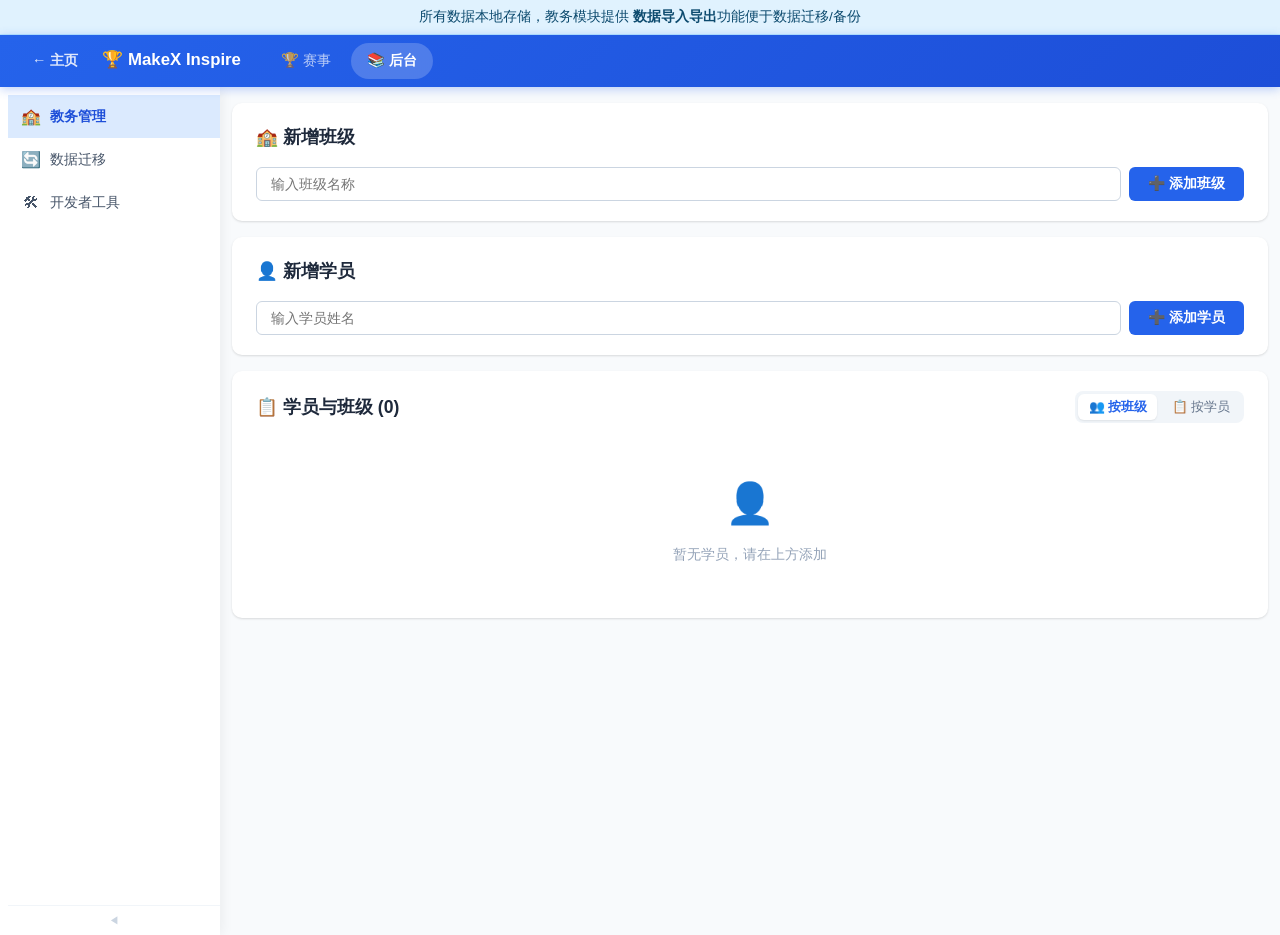
==== commit e3c716e0: "功能增强" ====
--- a/docs/admin.html
+++ b/docs/admin.html
@@ -12,74 +12,39 @@
     <script src="header.js"></script>
 
     <div class="container">
-        <!-- ====== 存储引擎选择 ====== -->
-        <div class="card" id="storageEngineCard" style="margin-bottom:1rem;">
-            <div class="card-header" style="margin-bottom:0;">
-                <span class="card-title">💾 数据存储</span>
-                <span id="engineStatus" style="font-size:0.82rem;font-weight:400;color:var(--gray-500);">🔍 检测中...</span>
-            </div>
-            <div style="display:flex;align-items:center;gap:1.25rem;flex-wrap:wrap;padding-top:0.25rem;">
-                <label style="display:inline-flex;align-items:center;gap:0.3rem;cursor:pointer;font-size:0.88rem;">
-                    <input type="radio" name="storageEngine" value="ls" checked style="accent-color:var(--primary);">
-                    📦 localStorage
-                </label>
-                <label style="display:inline-flex;align-items:center;gap:0.3rem;cursor:pointer;font-size:0.88rem;">
-                    <input type="radio" name="storageEngine" value="idb" disabled style="accent-color:var(--primary);">
-                    🗄️ IndexedDB (STS_DB)
-                </label>
-                <button class="btn btn-outline btn-sm" id="verifyIDBBtn">🔬 验证并写入 STS_DB</button>
-                <button class="btn btn-outline btn-sm" id="switchToLSBtn" style="display:none;">🔙 切回 localStorage</button>
-            </div>
-            <div id="idbVerifyLog" style="margin-top:0.5rem;font-size:0.82rem;background:#f8fafc;padding:0.5rem 0.75rem;border-radius:6px;font-family:monospace;white-space:pre-wrap;display:none;line-height:1.6;"></div>
+        <!-- ====== 新增班级 ====== -->
+        <div class="card">
+            <div class="card-header">
+                <span class="card-title">🏫 新增班级</span>
+            </div>
+            <div class="form-row">
+                <input type="text" id="groupNameInput" class="input-full" placeholder="输入班级名称" maxlength="20" autocomplete="off" />
+                <button class="btn btn-primary" id="addGroupBtn">➕ 添加班级</button>
+            </div>
         </div>
 
-        <!-- ====== 数据备份 / 跨设备同步 ====== -->
-        <div class="card" id="backupCard" style="margin-bottom:1rem;">
-            <div class="card-header" style="margin-bottom:0;">
-                <span class="card-title">📦 数据备份 / 跨设备同步</span>
-                <span style="font-size:0.82rem;font-weight:400;color:var(--gray-500);">导出全部 localStorage 数据，导入后可跨设备恢复</span>
-            </div>
-            <div style="display:flex;align-items:center;gap:0.75rem;flex-wrap:wrap;padding-top:0.25rem;">
-                <button class="btn btn-primary btn-sm" id="exportDataBtn">⬇️ 导出全部数据</button>
-                <button class="btn btn-outline btn-sm" id="importDataBtn">⬆️ 导入数据</button>
-                <input type="file" id="importFileInput" accept=".json,application/json" style="display:none;" />
+        <!-- ====== 新增学员 ====== -->
+        <div class="card">
+            <div class="card-header">
+                <span class="card-title">👤 新增学员</span>
+            </div>
+            <div class="form-row">
+                <input type="text" id="studentNameInput" class="input-full" placeholder="输入学员姓名" maxlength="20" autocomplete="off" />
+                <button class="btn btn-primary" id="addStudentBtn">➕ 添加学员</button>
             </div>
         </div>
 
-        <!-- ====== 班级管理 ====== -->
-        <div id="section-classes">
-            <div class="card">
-                <div class="card-header">
-                    <span class="card-title">🏫 新增班级</span>
+        <!-- ====== 学员与班级（按班级分组折叠，班级可删除） ====== -->
+        <div class="card">
+            <div class="card-header">
+                <span class="card-title">📋 学员与班级 (<span id="studentCount">0</span>)</span>
+                <div class="view-toggle" id="studentViewToggle">
+                    <button type="button" class="view-btn active" data-view="class">👥 按班级</button>
+                    <button type="button" class="view-btn" data-view="student">📋 按学员</button>
                 </div>
-                <div class="form-row">
-                    <input type="text" id="groupNameInput" class="input-full" placeholder="输入班级名称" maxlength="20" autocomplete="off" />
-                    <button class="btn btn-primary" id="addGroupBtn">➕ 添加班级</button>
-                </div>
-                <div id="groupList" style="margin-top:0.5rem;display:flex;flex-wrap:wrap;gap:0.4rem;">
-                    <!-- Rendered by JS -->
-                </div>
-            </div>
-        </div>
-
-        <!-- ====== 学员管理 ====== -->
-        <div id="section-students" style="display:none;">
-            <div class="card">
-                <div class="card-header">
-                    <span class="card-title">👤 新增学员</span>
-                </div>
-                <div class="form-row">
-                    <input type="text" id="studentNameInput" class="input-full" placeholder="输入学员姓名" maxlength="20" autocomplete="off" />
-                    <button class="btn btn-primary" id="addStudentBtn">➕ 添加</button>
-                </div>
-            </div>
-            <div class="card">
-                <div class="card-header">
-                    <span class="card-title">📋 全部学员 (<span id="studentCount">0</span>)</span>
-                </div>
-                <div id="studentList" class="student-list">
-                    <!-- Rendered by JS -->
-                </div>
+            </div>
+            <div id="studentList" class="student-list">
+                <!-- Rendered by JS -->
             </div>
         </div>
     </div>
@@ -105,61 +70,26 @@
         </div>
     </div>
 
-    <!-- ========== Modal: 导入数据 ========== -->
-    <div class="modal-overlay" id="importModal">
-        <div class="modal-box" style="max-width:480px;">
-            <h3>⬆️ 导入数据</h3>
-            <div id="importPreviewInfo" style="font-size:0.85rem;color:var(--gray-600);margin-bottom:0.5rem;white-space:pre-wrap;line-height:1.6;"></div>
-            <div id="importKeyList" style="max-height:160px;overflow-y:auto;font-size:0.8rem;background:#f8fafc;padding:0.5rem 0.75rem;border-radius:6px;font-family:monospace;white-space:pre-wrap;line-height:1.6;margin-bottom:0.75rem;"></div>
-            <div class="form-group">
-                <label>导入方式</label>
-                <label style="display:inline-flex;align-items:center;gap:0.3rem;cursor:pointer;font-size:0.88rem;margin-right:1rem;">
-                    <input type="radio" name="importMode" value="overwrite" checked style="accent-color:var(--primary);">
-                    整体覆盖（先清空再写入）
-                </label>
-                <label style="display:inline-flex;align-items:center;gap:0.3rem;cursor:pointer;font-size:0.88rem;">
-                    <input type="radio" name="importMode" value="merge" style="accent-color:var(--primary);">
-                    合并写入（保留其他数据）
-                </label>
-            </div>
-            <div class="modal-actions">
-                <button class="btn btn-outline" id="importModalCancel">取消</button>
-                <button class="btn btn-primary" id="importModalConfirm">确认导入</button>
-            </div>
-        </div>
-    </div>
-
     <!-- ========== Toast Container ========== -->
     <div class="toast-container" id="toastContainer"></div>
 
     <script>
+    if (!window.AdminApp) {
     // =================================================================
-    //  Admin App — 教务管理 (班级管理 + 学员管理)
-    //  通过左侧栏菜单切换（班级管理→admin.html, 学员管理→admin.html?tab=students）
+    //  Admin App — 教务管理 (班级 + 学员，按班级分组折叠)
     // =================================================================
     const AdminApp = {
         _editStudentId: null,
-        _pendingImport: null,
 
         init() {
             Shared.loadData();
-            this.showSection();
             this.bindEvents();
             this.render();
-            this._checkIDBStatus();
         },
 
         generateId() { return Shared.generateId(); },
         toast(msg, type) { Shared.toast(msg, type); },
         escapeHtml(str) { return Shared.escapeHtml(str); },
-
-        // 根据 URL 参数显示对应区域
-        showSection() {
-            const params = new URLSearchParams(window.location.search);
-            const tab = params.get('tab');
-            document.getElementById('section-classes').style.display = tab === 'students' ? 'none' : 'block';
-            document.getElementById('section-students').style.display = tab === 'students' ? 'block' : 'none';
-        },
 
         // ============ Group Operations ============
         addGroup(name) {
@@ -278,120 +208,6 @@
             this.toast(`已移除学员"${student.name}"`);
         },
 
-        // ============ 数据备份 / 跨设备同步 ============
-        // 导出 localStorage 全部键为 JSON 文件
-        exportAllData() {
-            try {
-                const keys = {};
-                let totalBytes = 0;
-                for (let i = 0; i < localStorage.length; i++) {
-                    const key = localStorage.key(i);
-                    const value = localStorage.getItem(key);
-                    keys[key] = value;
-                    totalBytes += (key.length + (value ? value.length : 0)) * 2; // UTF-16 近似字节
-                }
-                const payload = {
-                    app: 'insTools',
-                    type: 'localstorage-backup',
-                    formatVersion: 1,
-                    exportedAt: new Date().toISOString(),
-                    keyCount: Object.keys(keys).length,
-                    keys,
-                };
-                const blob = new Blob([JSON.stringify(payload, null, 2)], { type: 'application/json' });
-                const url = URL.createObjectURL(blob);
-                const a = document.createElement('a');
-                a.href = url;
-                a.download = `insTools_backup_${new Date().toISOString().slice(0, 10)}.json`;
-                document.body.appendChild(a);
-                a.click();
-                document.body.removeChild(a);
-                URL.revokeObjectURL(url);
-                this.toast(`✅ 已导出 ${payload.keyCount} 个键，约 ${(totalBytes / 1024).toFixed(1)} KB`);
-            } catch (e) {
-                console.warn('exportAllData error:', e);
-                this.toast('导出失败', 'warning');
-            }
-        },
-
-        // 解析并预览导入文件
-        async handleImportFile(file) {
-            if (!file) return;
-            try {
-                const text = await file.text();
-                const payload = JSON.parse(text);
-                if (!payload || typeof payload !== 'object' || !payload.keys || typeof payload.keys !== 'object') {
-                    this.toast('文件格式不正确：缺少 keys 字段', 'warning');
-                    return;
-                }
-                this._pendingImport = payload;
-                const keyNames = Object.keys(payload.keys);
-                const totalBytes = keyNames.reduce((s, k) => s + (k.length + (payload.keys[k] ? payload.keys[k].length : 0)) * 2, 0);
-                const timeStr = payload.exportedAt ? new Date(payload.exportedAt).toLocaleString() : '未知';
-                let info = `📄 ${file.name}\n导出时间：${timeStr}\n键数量：${keyNames.length}　数据量：${(totalBytes / 1024).toFixed(1)} KB`;
-                if (payload.keys.sts_storage_mode === 'idb') {
-                    info += '\n⚠️ 源设备处于 IndexedDB 模式，本次备份不含 STS_DB 数据；建议在源设备切回 localStorage 后重新导出';
-                }
-                document.getElementById('importPreviewInfo').textContent = info;
-                document.getElementById('importKeyList').textContent = keyNames.join('\n');
-                document.getElementById('importModal').classList.add('open');
-            } catch (e) {
-                console.warn('handleImportFile error:', e);
-                this.toast('导入文件解析失败：不是有效的 JSON', 'warning');
-            }
-        },
-
-        closeImportModal() {
-            document.getElementById('importModal').classList.remove('open');
-            this._pendingImport = null;
-        },
-
-        confirmImport() {
-            const payload = this._pendingImport;
-            if (!payload) return;
-            const mode = document.querySelector('input[name="importMode"]:checked').value;
-            try {
-                if (mode === 'overwrite') localStorage.clear();
-                Object.keys(payload.keys).forEach((k) => localStorage.setItem(k, payload.keys[k]));
-                Shared.loadData();
-                this.render();
-                const modeLabel = mode === 'overwrite' ? '整体覆盖' : '合并写入';
-                this.toast(`✅ 已导入 ${Object.keys(payload.keys).length} 个键（${modeLabel}）`);
-                this.closeImportModal();
-            } catch (e) {
-                console.warn('confirmImport error:', e);
-                this.toast('导入写入失败', 'warning');
-            }
-        },
-
-        // ============ IDB / 存储引擎 ============
-        async _checkIDBStatus() {
-            const status = document.getElementById('engineStatus');
-            const dbOk = await Shared._initIDB();
-            const engine = Shared._getEngine();
-            const idbRadio = document.querySelector('input[value="idb"]');
-            const lsRadio = document.querySelector('input[value="ls"]');
-
-            if (dbOk) {
-                status.textContent = '✅ STS_DB 就绪';
-                idbRadio.disabled = false;
-            } else {
-                status.textContent = '❌ IndexedDB 不可用，仅 localStorage';
-                return;
-            }
-
-            // 恢复上次选择的引擎
-            if (engine === 'idb') {
-                idbRadio.checked = true;
-                document.getElementById('switchToLSBtn').style.display = '';
-                await Shared._overrideFromIDB();
-                this.render();
-                this.toast('🗄️ 数据源: IndexedDB (STS_DB)');
-            } else {
-                lsRadio.checked = true;
-            }
-        },
-
         // ============ Events Binding ============
         bindEvents() {
             document.getElementById('addGroupBtn').addEventListener('click', () => {
@@ -412,6 +228,7 @@
             document.getElementById('studentNameInput').addEventListener('keydown', (e) => {
                 if (e.key === 'Enter') document.getElementById('addStudentBtn').click();
             });
+            // === 学员/班级操作 ===
             document.getElementById('editStudentModalCancel').addEventListener('click', () => this.closeEditStudentModal());
             document.getElementById('editStudentModalConfirm').addEventListener('click', () => this.confirmEditStudent());
             document.getElementById('editStudentNameInput').addEventListener('keydown', (e) => {
@@ -421,87 +238,18 @@
                 if (e.target === e.currentTarget) this.closeEditStudentModal();
             });
 
-            // === IDB 存储引擎事件 ===
-            document.getElementById('verifyIDBBtn').addEventListener('click', async () => {
-                const log = document.getElementById('idbVerifyLog');
-                log.style.display = 'block';
-                log.textContent = '⏳ 验证中...\n';
-
-                const result = await Shared._verifyIDB();
-                log.textContent = result.steps.join('\n');
-
-                if (result.pass) {
-                    log.textContent += '\n\n══════ ✅ 全部通过 — 可切换到 IndexedDB ══════';
-                    const idbRadio = document.querySelector('input[value="idb"]');
-                    idbRadio.disabled = false;
-                    Shared.toast('✅ 验证通过，可切换到 STS_DB');
-                } else {
-                    log.textContent += '\n\n══════ ❌ 数据不一致 — 请勿切换 ══════';
-                }
-            });
-
-            document.querySelectorAll('input[name="storageEngine"]').forEach(radio => {
-                radio.addEventListener('change', async function () {
-                    if (this.value === 'idb') {
-                        Shared._setEngine('idb');
-                        Shared.loadData();
-                        await Shared._overrideFromIDB();
-                        document.getElementById('switchToLSBtn').style.display = '';
-                        AdminApp.render();
-                        Shared.toast('🗄️ 已切换到 IndexedDB (STS_DB)');
-                    } else {
-                        Shared._setEngine('ls');
-                        Shared.loadData();
-                        document.getElementById('switchToLSBtn').style.display = 'none';
-                        AdminApp.render();
-                        Shared.toast('📦 已切换到 localStorage');
-                    }
+            // === 学员视图切换（按班级 / 按学员） ===
+            document.querySelectorAll('#studentViewToggle .view-btn').forEach((btn) => {
+                btn.addEventListener('click', () => {
+                    this.setStudentsView(btn.dataset.view);
+                    this.render();
                 });
-            });
-
-            document.getElementById('switchToLSBtn').addEventListener('click', () => {
-                document.querySelector('input[value="ls"]').click();
-            });
-
-            // === 数据备份 / 导入导出 ===
-            document.getElementById('exportDataBtn').addEventListener('click', () => this.exportAllData());
-            document.getElementById('importDataBtn').addEventListener('click', () => {
-                document.getElementById('importFileInput').click();
-            });
-            document.getElementById('importFileInput').addEventListener('change', (e) => {
-                this.handleImportFile(e.target.files[0]);
-                e.target.value = '';
-            });
-            document.getElementById('importModalCancel').addEventListener('click', () => this.closeImportModal());
-            document.getElementById('importModalConfirm').addEventListener('click', () => this.confirmImport());
-            document.getElementById('importModal').addEventListener('click', (e) => {
-                if (e.target === e.currentTarget) this.closeImportModal();
             });
         },
 
         // ============ Render ============
         render() {
-            try { this.renderGroups(); } catch (e) { console.warn('renderGroups error:', e); }
             try { this.renderStudents(); } catch (e) { console.warn('renderStudents error:', e); }
-            if (window.updateHeaderStats) window.updateHeaderStats();
-        },
-
-        renderGroups() {
-            const container = document.getElementById('groupList');
-            const allClasses = Shared.data.classes;
-            if (allClasses.length === 0) {
-                container.innerHTML = '<span style="font-size:0.85rem;color:var(--gray-400);">暂无班级，请添加</span>';
-                return;
-            }
-            container.innerHTML = allClasses.map((c) =>
-                `<span style="display:inline-flex;align-items:center;gap:0.3rem;padding:0.25rem 0.7rem;background:var(--primary-bg);color:var(--primary);border-radius:16px;font-size:0.85rem;">
-                    🏫 ${this.escapeHtml(c.name)}
-                    <span class="del-group" data-group-id="${c.id}" style="cursor:pointer;color:var(--gray-400);font-size:0.8rem;" title="删除班级">✕</span>
-                </span>`
-            ).join('');
-            container.querySelectorAll('.del-group').forEach((el) => {
-                el.addEventListener('click', () => this.removeGroup(el.dataset.groupId));
-            });
         },
 
         renderStudents() {
@@ -511,27 +259,55 @@
                 container.innerHTML = '<div class="empty-state"><div class="icon">👤</div><p>暂无学员，请在上方添加</p></div>';
                 return;
             }
-            // Sort: grouped students first, then ungrouped
-            const sorted = [...Shared.data.students].sort((a, b) => {
-                const ga = Shared.getCurrentClassName(a.id);
-                const gb = Shared.getCurrentClassName(b.id);
-                if (ga && !gb) return -1;
-                if (!ga && gb) return 1;
-                if (ga !== gb) return ga.localeCompare(gb, 'zh');
-                return a.name.localeCompare(b.name, 'zh');
-            });
-            let html = `<div style="overflow-x:auto;"><table class="score-table" style="font-size:0.85rem;">
-                <thead><tr>
-                    <th style="width:40px;text-align:center;">#</th>
-                    <th style="text-align:left;">姓名</th>
-                    <th style="text-align:left;">班级</th>
-                    <th style="width:80px;text-align:center;">操作</th>
-                </tr></thead><tbody>`;
-            sorted.forEach((s, i) => {
+
+            // 同步视图切换按钮高亮
+            document.querySelectorAll('#studentViewToggle .view-btn').forEach((b) => {
+                b.classList.toggle('active', b.dataset.view === this.getStudentsView());
+            });
+
+            if (this.getStudentsView() === 'student') {
+                this.renderStudentsFlat(container);
+            } else {
+                this.renderStudentsByClass(container);
+            }
+            this.bindStudentActions(container);
+        },
+
+        // ---- 学员视图模式：'class' 按班级分组（默认） | 'student' 按学员平铺 ----
+        getStudentsView() {
+            return localStorage.getItem('admin_students_view') === 'student' ? 'student' : 'class';
+        },
+        setStudentsView(view) {
+            localStorage.setItem('admin_students_view', view);
+        },
+        bindStudentActions(container) {
+            // 操作按钮（两种视图共用）
+            container.querySelectorAll('.del').forEach((el) => {
+                el.addEventListener('click', () => this.removeStudent(el.dataset.studentId));
+            });
+            container.querySelectorAll('.edit-student').forEach((el) => {
+                el.addEventListener('click', () => this.editStudent(el.dataset.studentId));
+            });
+            container.querySelectorAll('.edit-student-group').forEach((el) => {
+                el.addEventListener('click', () => this.editStudent(el.dataset.studentId));
+            });
+        },
+
+        // ============ 视图：按学员平铺（学员 | 所属班级） ============
+        renderStudentsFlat(container) {
+            const students = [...Shared.data.students].sort((a, b) => a.name.localeCompare(b.name, 'zh'));
+            let html = '<div style="overflow-x:auto;"><table class="score-table">'
+                + '<thead><tr>'
+                + '<th style="width:40px;text-align:center;">#</th>'
+                + '<th style="text-align:left;">学员</th>'
+                + '<th style="text-align:left;">所属班级</th>'
+                + '<th style="width:80px;text-align:center;">操作</th>'
+                + '</tr></thead><tbody>';
+            students.forEach((s, i) => {
                 const gn = Shared.getCurrentClassName(s.id);
                 const groupDisplay = gn
                     ? `<span class="edit-student-group" data-student-id="${s.id}" title="点击修改班级" style="cursor:pointer;color:var(--gray-600);border-bottom:1px dashed var(--gray-300);">🏫 ${this.escapeHtml(gn)}</span>`
-                    : `<span class="edit-student-group" data-student-id="${s.id}" title="点击设置班级" style="cursor:pointer;color:var(--gray-400);border-bottom:1px dashed var(--gray-300);">—</span>`;
+                    : `<span class="edit-student-group" data-student-id="${s.id}" title="点击设置班级" style="cursor:pointer;color:var(--gray-400);border-bottom:1px dashed var(--gray-300);">📂 待分班</span>`;
                 html += `<tr>
                     <td style="text-align:center;color:var(--gray-400);">${i + 1}</td>
                     <td><strong>${this.escapeHtml(s.name)}</strong></td>
@@ -544,19 +320,132 @@
             });
             html += '</tbody></table></div>';
             container.innerHTML = html;
-            container.querySelectorAll('.del').forEach((el) => {
-                el.addEventListener('click', () => this.removeStudent(el.dataset.studentId));
-            });
-            container.querySelectorAll('.edit-student').forEach((el) => {
-                el.addEventListener('click', () => this.editStudent(el.dataset.studentId));
-            });
-            container.querySelectorAll('.edit-student-group').forEach((el) => {
-                el.addEventListener('click', () => this.editStudent(el.dataset.studentId));
-            });
+        },
+
+        // ============ 视图：按班级分组（可折叠） ============
+        renderStudentsByClass(container) {
+            // ---- 按当前班级分组（未分班学员归入“待分班”） ----
+            const byClass = new Map(); // classId -> students[]
+            const unassigned = [];
+            Shared.data.students.forEach((s) => {
+                const classId = Shared.getCurrentClassId(s.id);
+                if (classId && Shared.getGroupName(classId)) {
+                    if (!byClass.has(classId)) byClass.set(classId, []);
+                    byClass.get(classId).push(s);
+                } else {
+                    unassigned.push(s);
+                }
+            });
+
+            // 展示所有班级（含空班，便于在此管理/删除班级）；末尾追加虚拟“待分班”分组（非空才显示）
+            const collapsedSet = this.getCollapsedStudentGroups();
+            const groups = Shared.data.classes.map((c) => ({
+                key: c.id,
+                name: c.name,
+                students: (byClass.get(c.id) || []).sort((a, b) => a.name.localeCompare(b.name, 'zh')),
+                virtual: false,
+            }));
+            groups.push({
+                key: '__unassigned__',
+                name: '待分班',
+                students: [...unassigned].sort((a, b) => a.name.localeCompare(b.name, 'zh')),
+                virtual: true,
+            });
+            const last = groups[groups.length - 1];
+            if (last.virtual && last.students.length === 0) groups.pop();
+
+            let html = '';
+            groups.forEach((g) => {
+                const collapsed = collapsedSet.has(g.key);
+                const arrow = collapsed ? '▶' : '▼';
+                const badge = g.virtual
+                    ? '<span class="student-group-badge unassigned">未分班</span>'
+                    : '';
+                const delBtn = g.virtual
+                    ? ''
+                    : `<button class="del-group" data-group-id="${g.key}" title="删除班级" style="background:none;border:none;cursor:pointer;color:var(--gray-400);font-size:0.85rem;padding:0 0.3rem;line-height:1;">✕</button>`;
+                const bodyContent = g.students.length === 0
+                    ? '<div class="student-group-empty">暂无学员</div>'
+                    : `<table class="score-table">
+                            <thead><tr>
+                                <th style="width:40px;text-align:center;">#</th>
+                                <th style="text-align:left;">姓名</th>
+                                <th style="width:80px;text-align:center;">操作</th>
+                            </tr></thead>
+                            <tbody>
+                            ${g.students.map((s, i) => `
+                                <tr>
+                                    <td style="text-align:center;color:var(--gray-400);">${i + 1}</td>
+                                    <td><strong>${this.escapeHtml(s.name)}</strong></td>
+                                    <td style="text-align:center;white-space:nowrap;">
+                                        <button class="edit-student" data-student-id="${s.id}" title="编辑" style="background:none;border:none;cursor:pointer;color:var(--primary);font-size:0.8rem;padding:0.15rem 0.4rem;">✏️</button>
+                                        <button class="del" data-student-id="${s.id}" title="移除" style="background:none;border:none;cursor:pointer;color:var(--danger);font-size:0.8rem;padding:0.15rem 0.4rem;">🗑️</button>
+                                    </td>
+                                </tr>`).join('')}
+                            </tbody>
+                        </table>`;
+                html += `
+                <div class="student-group${collapsed ? ' collapsed' : ''}" data-group-key="${g.key}">
+                    <div class="student-group-header" title="点击折叠/展开">
+                        <span class="student-group-arrow">${arrow}</span>
+                        <span class="student-group-name">${g.virtual ? '📂' : '🏫'} ${this.escapeHtml(g.name)}</span>
+                        ${badge}
+                        <span class="student-group-count">${g.students.length} 人</span>
+                        ${delBtn}
+                    </div>
+                    <div class="student-group-body${collapsed ? ' collapsed' : ''}">
+                        ${bodyContent}
+                    </div>
+                </div>`;
+            });
+            container.innerHTML = html;
+
+            // 班级头点击折叠/展开（删除按钮不触发）
+            container.querySelectorAll('.student-group-header').forEach((h) => {
+                h.addEventListener('click', (e) => {
+                    if (e.target.closest('.del-group')) return;
+                    this.toggleStudentGroup(h.closest('.student-group'));
+                });
+            });
+            // 删除班级
+            container.querySelectorAll('.del-group').forEach((el) => {
+                el.addEventListener('click', (e) => {
+                    e.stopPropagation();
+                    this.removeGroup(el.dataset.groupId);
+                });
+            });
+        },
+
+        // ---- 学员分组折叠状态（localStorage 持久化） ----
+        getCollapsedStudentGroups() {
+            try {
+                const raw = localStorage.getItem('admin_student_groups_collapsed');
+                return new Set(raw ? JSON.parse(raw) : []);
+            } catch (e) { return new Set(); }
+        },
+        saveCollapsedStudentGroups(set) {
+            localStorage.setItem('admin_student_groups_collapsed', JSON.stringify([...set]));
+        },
+        toggleStudentGroup(groupEl) {
+            const key = groupEl.dataset.groupKey;
+            const body = groupEl.querySelector('.student-group-body');
+            const arrow = groupEl.querySelector('.student-group-arrow');
+            const collapsed = groupEl.classList.toggle('collapsed');
+            if (body) body.classList.toggle('collapsed', collapsed);
+            if (arrow) arrow.textContent = collapsed ? '▶' : '▼';
+            const set = this.getCollapsedStudentGroups();
+            if (collapsed) set.add(key); else set.delete(key);
+            this.saveCollapsedStudentGroups(set);
         },
     };
 
-    document.addEventListener('DOMContentLoaded', () => AdminApp.init());
+    window.AdminApp = AdminApp;
+    }
+    if (document.readyState === 'loading') {
+        document.addEventListener('DOMContentLoaded', () => window.AdminApp.init());
+    } else {
+        window.AdminApp.init();
+    }
     </script>
 </body>
 </html>
--- a/docs/style.css
+++ b/docs/style.css
@@ -60,6 +60,15 @@
     transition: var(--transition);
 }
 
+/* ========== Site Notice ========== */
+.site-notice {
+    background: #e0f2fe;
+    color: #0c4a6e;
+    text-align: center;
+    padding: 6px 1rem;
+    font-size: 0.85rem;
+    border-bottom: 1px solid #bae6fd;
+}
 /* ========== Header ========== */
 header {
     background: linear-gradient(
@@ -85,6 +94,20 @@
     max-width: 1400px;
     margin: 0 auto;
 }
+.back-home {
+    color: rgba(255,255,255,0.85);
+    text-decoration: none;
+    font-size: 0.9rem;
+    font-weight: 600;
+    padding: 2px 8px;
+    border-radius: 4px;
+    transition: background 0.2s, color 0.2s;
+}
+.back-home:hover {
+    background: rgba(255,255,255,0.15);
+    color: #fff;
+    text-decoration: none;
+}
 header .logo {
     font-size: 1.05rem;
     font-weight: 700;
@@ -121,21 +144,6 @@
 }
 .header-spacer {
     flex: 1;
-}
-.header-stats {
-    display: flex;
-    gap: 1rem;
-    flex-wrap: wrap;
-    font-size: 0.78rem;
-}
-.header-stats span {
-    background: rgba(255, 255, 255, 0.15);
-    padding: 0.2rem 0.65rem;
-    border-radius: 20px;
-    white-space: nowrap;
-}
-.header-stats span strong {
-    font-size: 0.95rem;
 }
 
 /* ========== Layout: Sidebar + Main ========== */
@@ -628,6 +636,124 @@
     margin-top: 0.5rem;
 }
 
+/* ========== Student Group (collapsible by class) ========== */
+.student-group {
+    border: 1px solid var(--gray-200);
+    border-radius: var(--radius-sm);
+    margin-bottom: 0.6rem;
+    overflow: hidden;
+}
+.student-group:last-child {
+    margin-bottom: 0;
+}
+.student-group-header {
+    display: flex;
+    align-items: center;
+    gap: 0.45rem;
+    padding: 0.45rem 0.7rem;
+    background: var(--gray-50);
+    cursor: pointer;
+    user-select: none;
+    font-size: 0.9rem;
+    font-weight: 600;
+    color: var(--gray-700);
+    transition: var(--transition);
+}
+.student-group-header:hover {
+    background: var(--gray-100);
+}
+.student-group-arrow {
+    font-size: 0.7rem;
+    color: var(--gray-400);
+    width: 0.9rem;
+    text-align: center;
+}
+.student-group-name {
+    flex: 1;
+}
+.student-group-badge {
+    font-size: 0.7rem;
+    padding: 0.1rem 0.5rem;
+    border-radius: 10px;
+    font-weight: 600;
+}
+.student-group-badge.unassigned {
+    background: #fef3c7;
+    color: #92400e;
+}
+.student-group-count {
+    font-size: 0.78rem;
+    color: var(--gray-400);
+    font-weight: 400;
+}
+.student-group-body {
+    border-top: 1px solid var(--gray-100);
+}
+.student-group-body.collapsed {
+    display: none;
+}
+.student-group-empty {
+    padding: 0.6rem 0.75rem;
+    font-size: 0.82rem;
+    color: var(--gray-400);
+    text-align: center;
+}
+
+/* ========== Student View Toggle ========== */
+.view-toggle {
+    display: inline-flex;
+    gap: 0.25rem;
+    background: var(--gray-100);
+    border-radius: 8px;
+    padding: 0.2rem;
+}
+.view-toggle .view-btn {
+    border: none;
+    background: transparent;
+    padding: 0.28rem 0.65rem;
+    font-size: 0.8rem;
+    border-radius: 6px;
+    cursor: pointer;
+    color: var(--gray-500);
+    transition: var(--transition);
+    white-space: nowrap;
+}
+.view-toggle .view-btn:hover {
+    color: var(--primary);
+}
+.view-toggle .view-btn.active {
+    background: #fff;
+    color: var(--primary);
+    font-weight: 600;
+    box-shadow: 0 1px 2px rgba(0, 0, 0, 0.08);
+}
+
+/* ========== Migration / DB Manager ========== */
+.mig-log {
+    background: #f8fafc;
+    border: 1px solid var(--gray-100);
+    padding: 0.6rem 0.8rem;
+    border-radius: 6px;
+    font-size: 0.78rem;
+    margin-top: 0.75rem;
+    white-space: pre-wrap;
+    line-height: 1.5;
+    max-height: 200px;
+    overflow-y: auto;
+    font-family: Menlo, Consolas, monospace;
+    color: var(--gray-700);
+}
+.mig-badge {
+    display: inline-block;
+    padding: 0.1rem 0.45rem;
+    border-radius: 10px;
+    font-size: 0.7rem;
+    font-weight: 600;
+}
+.mig-badge.ok { background: #dcfce7; color: #15803d; }
+.mig-badge.old { background: #fee2e2; color: #b91c1c; }
+.mig-badge.missing { background: #fee2e2; color: #b91c1c; }
+
 /* ========== Training List ========== */
 .training-list {
     display: flex;
@@ -1210,9 +1336,6 @@
 @media (max-width: 768px) {
     header {
         padding: 0 1rem;
-    }
-    .header-stats {
-        display: none;
     }
     .sidebar-toggle {
         display: block;
